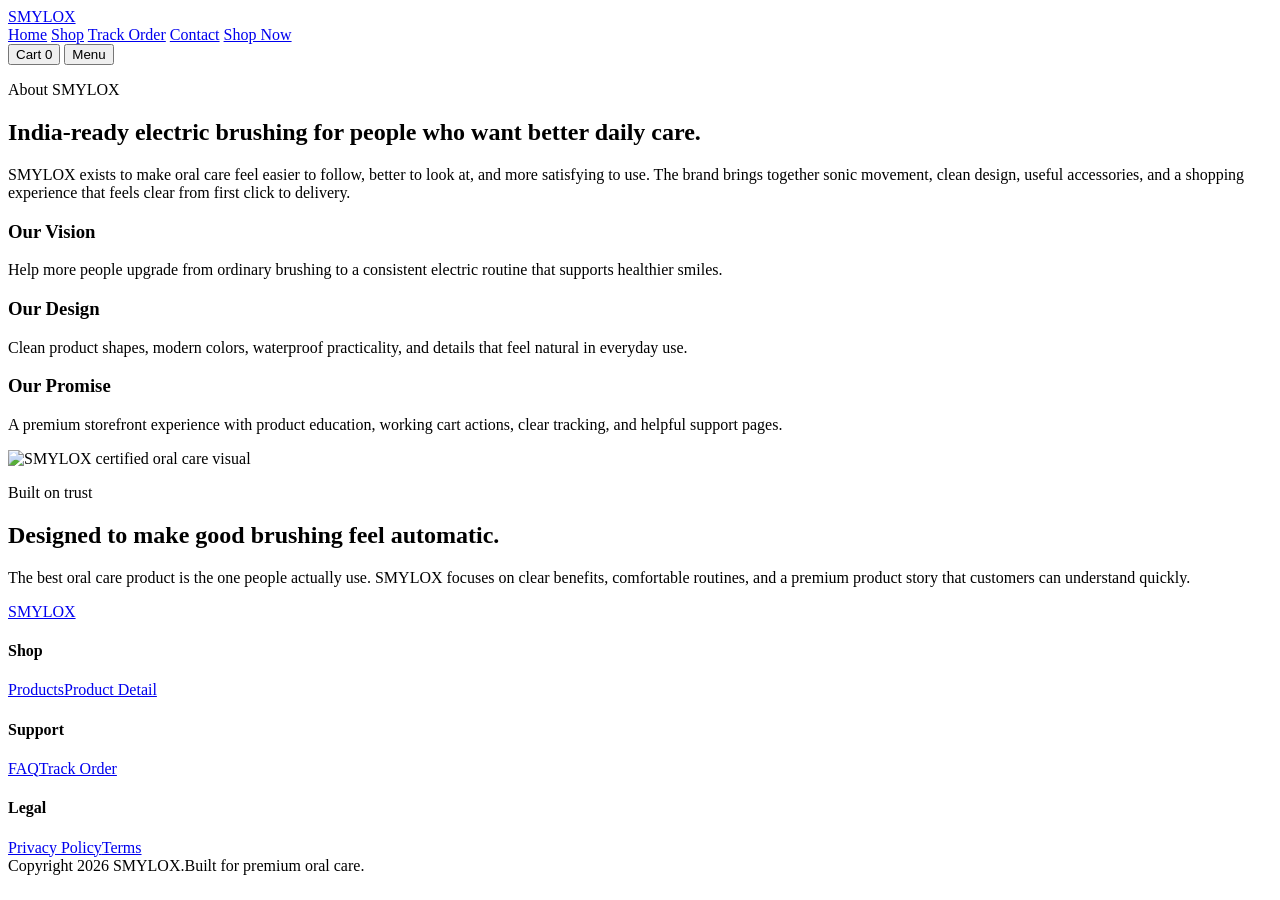
==== about.html @ 6e907a51 "Add files via upload" ====
<!DOCTYPE html>
<html lang="en">
<head>
  <meta charset="UTF-8" />
  <meta name="viewport" content="width=device-width, initial-scale=1.0" />
  <title>About Us | SMYLOX</title>
  <link rel="stylesheet" href="assets/css/style.css" />
</head>
<body>
  <header class="site-header">
    <div class="page-wrapper site-nav">
      <a class="logo" href="index.html">SMYLOX</a>
      <nav class="nav-links">
        <a href="index.html">Home</a>
        <a href="shop.html">Shop</a>
        <a href="track-order.html">Track Order</a>
        <a href="contact.html">Contact</a>
        <a class="cta-button" href="shop.html">Shop Now</a>
      </nav>
      <div class="nav-actions">
        <button class="cart-button" type="button" data-open-cart aria-label="Open cart">Cart <span data-cart-count>0</span></button>
        <button class="menu-toggle" type="button" aria-label="Toggle navigation" aria-expanded="false">Menu</button>
      </div>
    </div>
  </header>

  <main class="page-wrapper">
    <section class="page-hero">
      <p class="eyebrow">About SMYLOX</p>
      <h1>India-ready electric brushing for people who want better daily care.</h1>
      <p>SMYLOX exists to make oral care feel easier to follow, better to look at, and more satisfying to use. The brand brings together sonic movement, clean design, useful accessories, and a shopping experience that feels clear from first click to delivery.</p>
    </section>

    <section>
      <div class="benefit-grid">
        <article class="benefit-card"><h3>Our Vision</h3><p>Help more people upgrade from ordinary brushing to a consistent electric routine that supports healthier smiles.</p></article>
        <article class="benefit-card"><h3>Our Design</h3><p>Clean product shapes, modern colors, waterproof practicality, and details that feel natural in everyday use.</p></article>
        <article class="benefit-card"><h3>Our Promise</h3><p>A premium storefront experience with product education, working cart actions, clear tracking, and helpful support pages.</p></article>
      </div>
    </section>

    <section>
      <div class="story-band">
        <img src="https://www.smylox.in/cdn/shop/files/doctor_certified_black_e2ed5572-4964-40af-b478-f804ec1d71fb.png?v=1767985369&width=1100" alt="SMYLOX certified oral care visual" />
        <div>
          <p class="eyebrow">Built on trust</p>
          <h2>Designed to make good brushing feel automatic.</h2>
          <p>The best oral care product is the one people actually use. SMYLOX focuses on clear benefits, comfortable routines, and a premium product story that customers can understand quickly.</p>
        </div>
      </div>
    </section>
  </main>

  <footer class="page-wrapper site-footer">
    <div class="footer-grid">
      <div><a class="logo" href="index.html">SMYLOX</a></div>
      <div><h4>Shop</h4><a class="footer-link" href="shop.html">Products</a><a class="footer-link" href="product-page.html">Product Detail</a></div>
      <div><h4>Support</h4><a class="footer-link" href="faq.html">FAQ</a><a class="footer-link" href="track-order.html">Track Order</a></div>
      <div><h4>Legal</h4><a class="footer-link" href="privacy-policy.html">Privacy Policy</a><a class="footer-link" href="terms-conditions.html">Terms</a></div>
    </div>
    <div class="footer-bottom"><span>Copyright 2026 SMYLOX.</span><span>Built for premium oral care.</span></div>
  </footer>

  <script src="assets/js/main.js"></script>
</body>
</html>
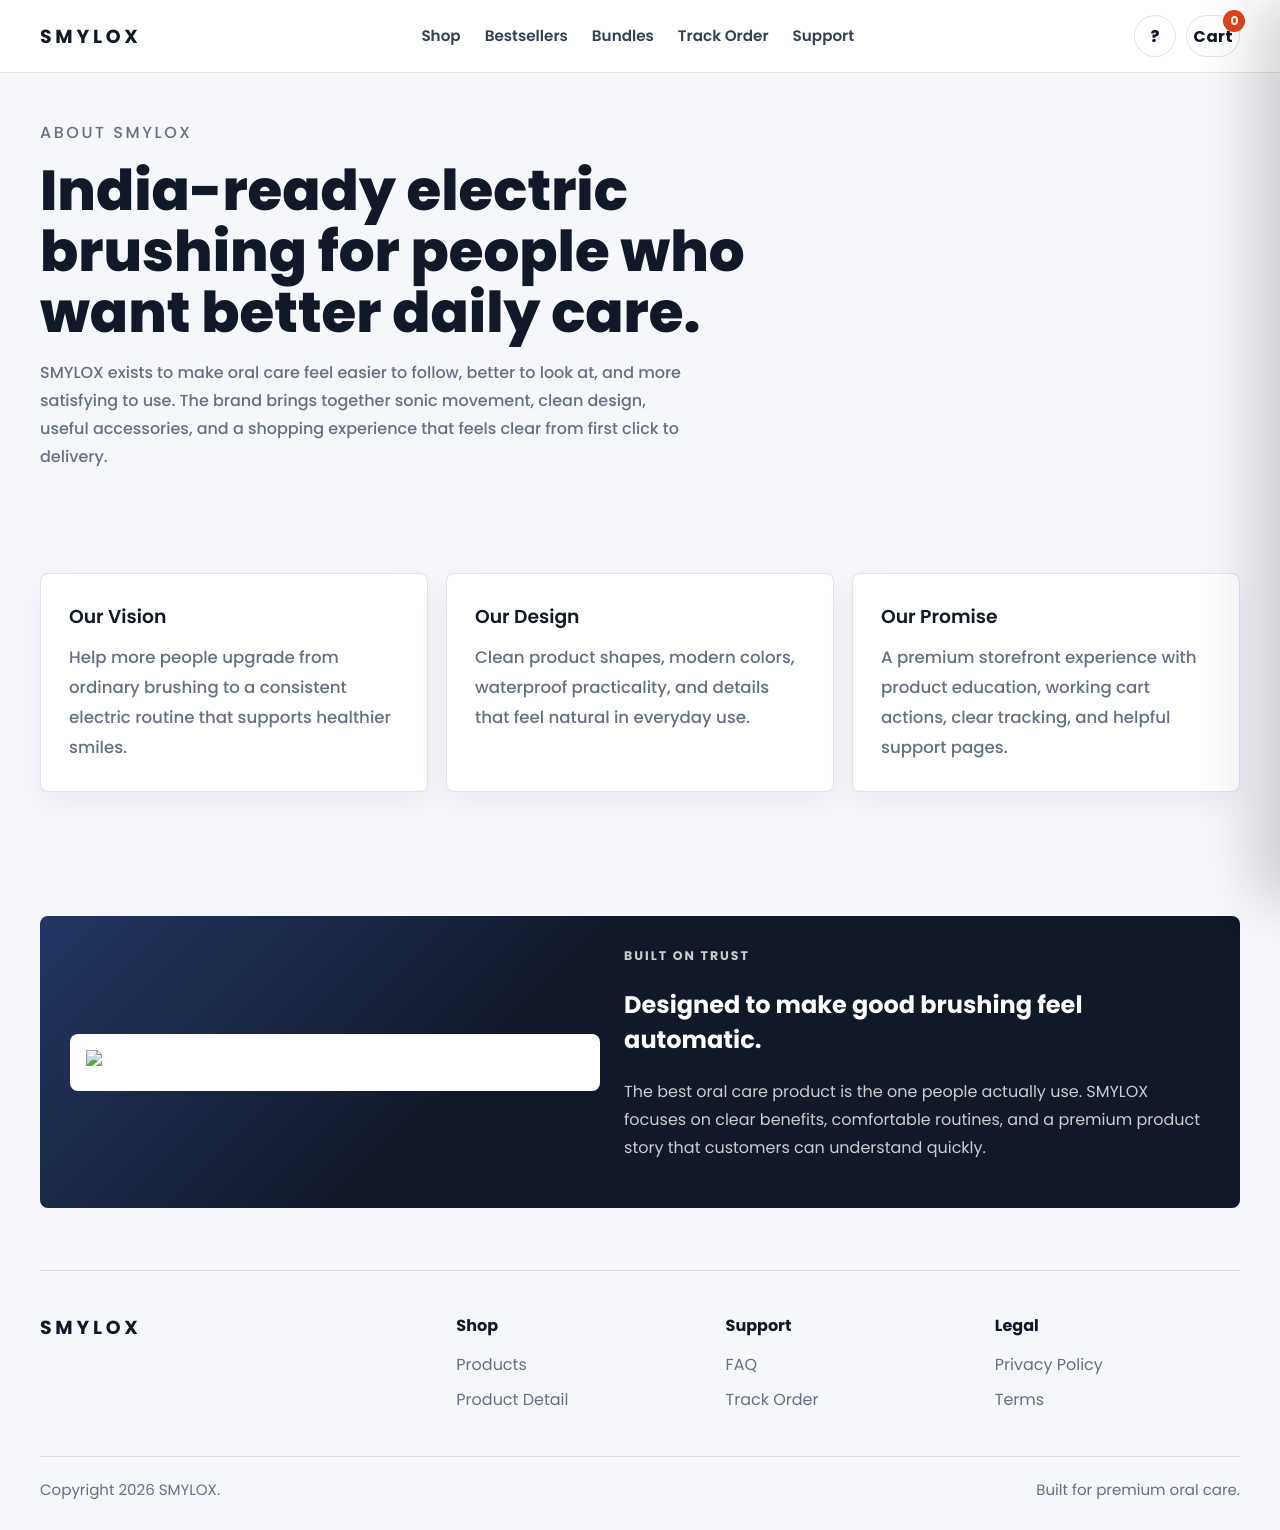
==== commit cc5478a0: "Redesign SMYLOX as ecommerce storefront" ====
--- a/about.html
+++ b/about.html
@@ -11,13 +11,14 @@
     <div class="page-wrapper site-nav">
       <a class="logo" href="index.html">SMYLOX</a>
       <nav class="nav-links">
-        <a href="index.html">Home</a>
         <a href="shop.html">Shop</a>
+        <a href="index.html#bestsellers">Bestsellers</a>
+        <a href="index.html#bundles">Bundles</a>
         <a href="track-order.html">Track Order</a>
-        <a href="contact.html">Contact</a>
-        <a class="cta-button" href="shop.html">Shop Now</a>
+        <a href="contact.html">Support</a>
       </nav>
       <div class="nav-actions">
+        <a class="nav-icon-link" href="faq.html" aria-label="Help">?</a>
         <button class="cart-button" type="button" data-open-cart aria-label="Open cart">Cart <span data-cart-count>0</span></button>
         <button class="menu-toggle" type="button" aria-label="Toggle navigation" aria-expanded="false">Menu</button>
       </div>
--- a/assets/css/style.css
+++ b/assets/css/style.css
@@ -0,0 +1,1360 @@
+@import url('https://fonts.googleapis.com/css2?family=Poppins:wght@400;500;600;700;800;900&display=swap');
+
+:root {
+  --bg: #f6f7fb;
+  --surface: #ffffff;
+  --ink: #111827;
+  --ink-2: #22314c;
+  --muted: #667085;
+  --line: rgba(17, 24, 39, 0.12);
+  --primary: #155eef;
+  --primary-dark: #00359e;
+  --accent: #e0431b;
+  --accent-soft: #fff1eb;
+  --blue-soft: #edf4ff;
+  --cream: #fff7ed;
+  --soft: #f7f9ff;
+  --green: #0f8f61;
+  --shadow: 0 18px 46px rgba(17, 24, 39, 0.1);
+  --shadow-strong: 0 26px 70px rgba(17, 24, 39, 0.16);
+}
+
+* {
+  box-sizing: border-box;
+}
+
+html {
+  scroll-behavior: smooth;
+}
+
+body {
+  margin: 0;
+  background: var(--bg);
+  color: var(--ink);
+  font-family: 'Poppins', Arial, sans-serif;
+  font-size: 16px;
+  text-rendering: geometricPrecision;
+}
+
+h1, h2, h3, h4, h5, h6 {
+  font-weight: 700;
+  letter-spacing: 0;
+}
+
+p, li, label, button, input, select, textarea {
+  font-size: 1rem;
+}
+
+::selection {
+  background: var(--primary);
+  color: #ffffff;
+}
+
+img {
+  display: block;
+  max-width: 100%;
+}
+
+a {
+  color: inherit;
+  text-decoration: none;
+}
+
+button,
+input,
+select,
+textarea {
+  font: inherit;
+}
+
+button {
+  cursor: pointer;
+}
+
+.page-wrapper {
+  width: min(1200px, calc(100% - 32px));
+  margin: 0 auto;
+}
+
+.site-header {
+  position: sticky;
+  top: 0;
+  z-index: 30;
+  border-bottom: 1px solid var(--line);
+  background: rgba(255, 255, 255, 0.94);
+  backdrop-filter: blur(16px);
+}
+
+.promo-strip + .site-header {
+  top: 38px;
+}
+
+.site-nav {
+  display: flex;
+  align-items: center;
+  justify-content: space-between;
+  min-height: 72px;
+  gap: 24px;
+}
+
+.logo {
+  font-size: 1.18rem;
+  font-weight: 700;
+  letter-spacing: 0.2em;
+  color: var(--ink);
+}
+
+.nav-links {
+  display: flex;
+  align-items: center;
+  gap: 24px;
+  color: #344054;
+  font-size: 0.95rem;
+  font-weight: 600;
+}
+
+.nav-links a:hover,
+.footer-link:hover {
+  color: var(--primary);
+}
+
+.nav-actions {
+  display: flex;
+  align-items: center;
+  gap: 10px;
+}
+
+.menu-toggle,
+.cart-button,
+.icon-button {
+  display: inline-grid;
+  min-width: 42px;
+  height: 42px;
+  place-items: center;
+  border: 1px solid var(--line);
+  border-radius: 999px;
+  background: var(--surface);
+  color: var(--ink);
+  font-weight: 700;
+}
+
+.menu-toggle {
+  display: none;
+}
+
+.cart-button {
+  position: relative;
+}
+
+.nav-icon-link {
+  display: inline-grid;
+  width: 42px;
+  height: 42px;
+  place-items: center;
+  border: 1px solid var(--line);
+  border-radius: 999px;
+  background: var(--surface);
+  color: var(--ink);
+  font-weight: 800;
+}
+
+.cart-button span {
+  position: absolute;
+  top: -6px;
+  right: -6px;
+  display: grid;
+  min-width: 22px;
+  height: 22px;
+  place-items: center;
+  border-radius: 999px;
+  background: var(--accent);
+  color: white;
+  font-size: 0.75rem;
+  font-weight: 700;
+}
+
+.cta-button,
+.secondary-button {
+  display: inline-flex;
+  align-items: center;
+  justify-content: center;
+  min-height: 46px;
+  border-radius: 999px;
+  border: 1px solid transparent;
+  padding: 0 24px;
+  font-weight: 600;
+  letter-spacing: 0;
+  transition: transform 0.2s ease, background 0.2s ease, border-color 0.2s ease, box-shadow 0.2s ease;
+}
+
+.cta-button {
+  background: var(--primary);
+  color: white;
+  box-shadow: 0 12px 22px rgba(21, 94, 239, 0.2);
+}
+
+.secondary-button {
+  border-color: rgba(71, 112, 219, 0.22);
+  background: white;
+  color: var(--ink);
+}
+
+.cta-button:hover,
+.secondary-button:hover {
+  transform: translateY(-1px);
+  box-shadow: var(--shadow);
+}
+
+.cta-button:hover {
+  background: var(--primary-dark);
+}
+
+.hero {
+  display: grid;
+  grid-template-columns: 1.04fr 0.96fr;
+  gap: 46px;
+  align-items: center;
+  padding: 70px 0 38px;
+}
+
+.promo-strip {
+  position: sticky;
+  top: 0;
+  z-index: 35;
+  background: var(--ink);
+  color: white;
+}
+
+.promo-inner {
+  display: flex;
+  min-height: 38px;
+  align-items: center;
+  justify-content: center;
+  gap: 20px;
+  text-align: center;
+  font-size: 0.86rem;
+  font-weight: 700;
+}
+
+.promo-inner a {
+  color: #b7d2ff;
+  text-decoration: underline;
+  text-underline-offset: 3px;
+}
+
+.store-hero {
+  background:
+    linear-gradient(120deg, rgba(255, 247, 237, 0.94) 0%, rgba(237, 244, 255, 0.94) 100%),
+    #ffffff;
+  border-bottom: 1px solid var(--line);
+}
+
+.store-hero-grid {
+  display: grid;
+  grid-template-columns: 0.95fr 1.05fr;
+  gap: 48px;
+  align-items: center;
+  min-height: calc(100vh - 110px);
+  padding: 44px 0;
+}
+
+.store-hero-copy h1 {
+  margin: 0;
+  max-width: 760px;
+  font-size: clamp(2.7rem, 5.2vw, 5.5rem);
+  line-height: 1;
+  font-weight: 800;
+}
+
+.store-hero-copy > p:not(.eyebrow) {
+  max-width: 610px;
+  color: var(--muted);
+  font-size: 1.1rem;
+  line-height: 1.8;
+  font-weight: 500;
+}
+
+.store-perks {
+  display: flex;
+  flex-wrap: wrap;
+  gap: 10px;
+  margin-top: 24px;
+}
+
+.store-perks span {
+  border: 1px solid rgba(15, 143, 97, 0.24);
+  border-radius: 999px;
+  background: rgba(15, 143, 97, 0.08);
+  color: #086044;
+  padding: 9px 12px;
+  font-size: 0.86rem;
+  font-weight: 700;
+}
+
+.store-hero-media {
+  position: relative;
+  display: grid;
+  min-height: 560px;
+  place-items: center;
+  overflow: hidden;
+  border-radius: 8px;
+  background: white;
+  box-shadow: var(--shadow-strong);
+}
+
+.store-hero-media img {
+  width: 100%;
+  height: 100%;
+  max-height: 650px;
+  object-fit: contain;
+  padding: 34px;
+}
+
+.sale-tag {
+  position: absolute;
+  top: 22px;
+  left: 22px;
+  z-index: 2;
+  border-radius: 999px;
+  background: var(--accent);
+  color: white;
+  padding: 10px 14px;
+  font-size: 0.85rem;
+  font-weight: 800;
+}
+
+.hero-product-card {
+  position: absolute;
+  right: 18px;
+  bottom: 18px;
+  display: grid;
+  gap: 9px;
+  width: min(280px, calc(100% - 36px));
+  border: 1px solid var(--line);
+  border-radius: 8px;
+  background: rgba(255, 255, 255, 0.94);
+  padding: 16px;
+  box-shadow: var(--shadow);
+}
+
+.hero-product-card span {
+  color: var(--accent);
+  font-weight: 800;
+}
+
+.hero-product-card s {
+  margin-left: 6px;
+  color: var(--muted);
+  font-weight: 600;
+}
+
+.hero h1,
+.page-hero h1 {
+  margin: 0;
+  max-width: 760px;
+  font-size: clamp(3rem, 5.45vw, 5.2rem);
+  line-height: 1.05;
+  font-weight: 700;
+  letter-spacing: 0;
+}
+
+.eyebrow {
+  margin: 0 0 14px;
+  color: var(--accent);
+  font-size: 0.78rem;
+  font-weight: 700;
+  letter-spacing: 0.16em;
+  text-transform: uppercase;
+}
+
+.hero-kicker {
+  display: inline-flex;
+  gap: 8px;
+  align-items: center;
+  margin-bottom: 18px;
+  border: 1px solid rgba(71, 112, 219, 0.22);
+  border-radius: 999px;
+  background: rgba(255, 255, 255, 0.92);
+  padding: 8px 12px;
+  color: var(--ink);
+  font-size: 0.88rem;
+  font-weight: 700;
+}
+
+.hero p,
+.page-hero p {
+  max-width: 620px;
+  color: var(--muted);
+  font-size: 1.12rem;
+  line-height: 1.9;
+  font-weight: 500;
+}
+
+.hero-actions,
+.button-row {
+  display: flex;
+  flex-wrap: wrap;
+  gap: 14px;
+  align-items: center;
+}
+
+.hero-media,
+.product-media {
+  position: relative;
+  overflow: hidden;
+  border-radius: 8px;
+  background: var(--soft);
+  box-shadow: var(--shadow-strong);
+}
+
+.hero-media img,
+.product-media img {
+  width: 100%;
+  height: min(64vh, 620px);
+  object-fit: contain;
+  padding: 28px;
+  background: linear-gradient(145deg, #ffffff 0%, #eef3ff 54%, #dce6ff 100%);
+}
+
+.hero-media::after {
+  content: "India-ready sonic care";
+  position: absolute;
+  right: 18px;
+  bottom: 18px;
+  border-radius: 999px;
+  background: var(--ink);
+  color: white;
+  padding: 10px 14px;
+  font-size: 0.82rem;
+  font-weight: 700;
+}
+
+.trust-bar {
+  display: grid;
+  grid-template-columns: repeat(4, 1fr);
+  gap: 14px;
+  margin-top: 34px;
+}
+
+.trust-item,
+.benefit-card,
+.product-card,
+.review-card,
+.policy-card,
+.form-card {
+  border: 1px solid var(--line);
+  border-radius: 8px;
+  background: var(--surface);
+  box-shadow: 0 12px 32px rgba(14, 27, 77, 0.055);
+}
+
+.trust-item {
+  padding: 18px;
+  transition: transform 0.2s ease, box-shadow 0.2s ease;
+}
+
+.trust-item:hover,
+.benefit-card:hover,
+.product-card:hover,
+.review-card:hover {
+  transform: translateY(-3px);
+  box-shadow: var(--shadow);
+}
+
+.trust-item strong,
+.trust-item span {
+  display: block;
+}
+
+.trust-item span {
+  margin-top: 7px;
+  color: var(--muted);
+  font-size: 0.9rem;
+  line-height: 1.55;
+}
+
+section {
+  padding: 62px 0;
+}
+
+.category-section {
+  padding-top: 44px;
+}
+
+.page-hero {
+  padding: 46px 0 24px;
+}
+
+.page-hero h1 {
+  max-width: 720px;
+  font-size: clamp(2.25rem, 4.4vw, 4rem);
+  line-height: 1.08;
+  font-weight: 800;
+}
+
+.page-hero p {
+  max-width: 650px;
+  font-size: 1rem;
+  line-height: 1.75;
+}
+
+.shop-hero {
+  display: grid;
+  grid-template-columns: minmax(0, 0.9fr) minmax(320px, 0.65fr);
+  gap: 34px;
+  align-items: center;
+}
+
+.page-hero-visual {
+  position: relative;
+  display: grid;
+  min-height: 360px;
+  place-items: center;
+  overflow: hidden;
+  border: 1px solid var(--line);
+  border-radius: 8px;
+  background:
+    linear-gradient(145deg, #ffffff 0%, #edf4ff 100%);
+  box-shadow: var(--shadow);
+}
+
+.page-hero-visual img {
+  width: 100%;
+  max-height: 360px;
+  object-fit: contain;
+  padding: 22px;
+}
+
+.page-hero-visual span {
+  position: absolute;
+  right: 16px;
+  bottom: 16px;
+  border-radius: 999px;
+  background: var(--accent);
+  color: white;
+  padding: 9px 13px;
+  font-size: 0.8rem;
+  font-weight: 800;
+}
+
+.section-title {
+  display: flex;
+  align-items: end;
+  justify-content: space-between;
+  gap: 20px;
+  margin-bottom: 24px;
+}
+
+.section-title h2 {
+  margin: 0;
+  font-size: clamp(2.2rem, 3vw, 3rem);
+  line-height: 1.12;
+  font-weight: 700;
+}
+
+.section-title p {
+  max-width: 560px;
+  margin: 0;
+  color: var(--muted);
+  line-height: 1.75;
+  font-size: 1.1rem;
+  font-weight: 500;
+}
+
+.benefit-grid,
+.product-grid,
+.review-grid,
+.comparison-grid,
+.feature-grid {
+  display: grid;
+  gap: 18px;
+}
+
+.benefit-grid,
+.product-grid,
+.review-grid {
+  grid-template-columns: repeat(3, minmax(0, 1fr));
+}
+
+.feature-grid {
+  grid-template-columns: repeat(4, minmax(0, 1fr));
+}
+
+.comparison-grid {
+  grid-template-columns: 1fr 1fr;
+}
+
+.benefit-card,
+.review-card,
+.policy-card,
+.form-card {
+  padding: 28px;
+}
+
+.benefit-card h3,
+.review-card h3,
+.policy-card h3,
+.product-card h3 {
+  margin: 0 0 12px;
+  color: var(--ink);
+  font-weight: 600;
+}
+
+.benefit-card p,
+.review-card p,
+.policy-card p,
+.product-card p,
+.form-card p {
+  margin: 0;
+  color: var(--muted);
+  line-height: 1.8;
+  font-size: 1.04rem;
+  font-weight: 500;
+}
+
+.product-card {
+  overflow: hidden;
+  transition: transform 0.2s ease, box-shadow 0.2s ease;
+}
+
+.product-card img {
+  width: 100%;
+  height: 285px;
+  object-fit: contain;
+  padding: 20px;
+  background: linear-gradient(145deg, #ffffff 0%, var(--blue-soft) 100%);
+}
+
+.category-grid {
+  display: grid;
+  grid-template-columns: repeat(4, minmax(0, 1fr));
+  gap: 18px;
+}
+
+.category-card {
+  display: grid;
+  overflow: hidden;
+  border: 1px solid var(--line);
+  border-radius: 8px;
+  background: white;
+  box-shadow: 0 10px 28px rgba(17, 24, 39, 0.055);
+  transition: transform 0.2s ease, box-shadow 0.2s ease;
+}
+
+.category-card:hover {
+  transform: translateY(-3px);
+  box-shadow: var(--shadow);
+}
+
+.category-card img {
+  width: 100%;
+  aspect-ratio: 1.18 / 1;
+  object-fit: contain;
+  padding: 18px;
+  background: linear-gradient(145deg, #ffffff 0%, #edf4ff 100%);
+}
+
+.category-card span {
+  padding: 16px;
+  font-weight: 800;
+}
+
+.ecommerce-grid {
+  align-items: stretch;
+}
+
+.ecommerce-card {
+  display: grid;
+  grid-template-rows: auto 1fr;
+}
+
+.product-image-wrap {
+  position: relative;
+  background: linear-gradient(145deg, #ffffff 0%, #edf4ff 100%);
+}
+
+.product-image-wrap .product-badge {
+  position: absolute;
+  top: 14px;
+  left: 14px;
+  z-index: 2;
+}
+
+.ecommerce-card .product-content {
+  grid-template-rows: auto auto 1fr auto auto;
+}
+
+.rating-row {
+  color: var(--accent);
+  font-size: 0.88rem;
+  font-weight: 800;
+}
+
+.rating-row span {
+  margin-left: 6px;
+  color: var(--muted);
+  font-weight: 600;
+}
+
+.deal-band {
+  display: grid;
+  grid-template-columns: 1fr 0.8fr;
+  gap: 28px;
+  align-items: center;
+  overflow: hidden;
+  border-radius: 8px;
+  background:
+    linear-gradient(135deg, rgba(224, 67, 27, 0.18) 0%, transparent 34%),
+    linear-gradient(135deg, #111827 0%, #22314c 100%);
+  color: white;
+  padding: 34px;
+  box-shadow: var(--shadow);
+}
+
+.deal-band p {
+  max-width: 620px;
+  color: rgba(255, 255, 255, 0.78);
+  line-height: 1.75;
+}
+
+.deal-band img {
+  width: 100%;
+  max-height: 420px;
+  object-fit: contain;
+  border-radius: 8px;
+  background: white;
+  padding: 18px;
+}
+
+.deal-band .secondary-button {
+  background: transparent;
+  border-color: rgba(255, 255, 255, 0.34);
+  color: white;
+}
+
+.concern-grid {
+  display: grid;
+  grid-template-columns: repeat(3, minmax(0, 1fr));
+  gap: 14px;
+}
+
+.concern-grid a {
+  border: 1px solid var(--line);
+  border-radius: 8px;
+  background: white;
+  padding: 20px;
+  color: var(--ink);
+  font-weight: 800;
+  box-shadow: 0 10px 28px rgba(17, 24, 39, 0.045);
+}
+
+.concern-grid a::after {
+  content: " ->";
+  color: var(--primary);
+}
+
+.product-content {
+  display: grid;
+  gap: 14px;
+  padding: 24px;
+}
+
+.price {
+  display: flex;
+  align-items: center;
+  gap: 12px;
+}
+
+.price strong {
+  font-size: 1.42rem;
+  color: var(--ink);
+  font-weight: 700;
+}
+
+.price span {
+  color: var(--muted);
+  text-decoration: line-through;
+}
+
+.comparison-card {
+  min-height: 100%;
+  padding: 30px;
+  border-radius: 8px;
+  background: var(--ink);
+  color: white;
+}
+
+.comparison-card.featured {
+  background:
+    linear-gradient(135deg, rgba(227, 36, 2, 0.16) 0%, transparent 36%),
+    linear-gradient(135deg, var(--ink) 0%, var(--primary-dark) 100%);
+}
+
+.comparison-card.light {
+  border: 1px solid var(--line);
+  background: white;
+  color: var(--ink);
+}
+
+.comparison-card ul {
+  padding: 0;
+  margin: 18px 0 0;
+  list-style: none;
+}
+
+.comparison-card li {
+  margin-bottom: 13px;
+  color: currentColor;
+  opacity: 0.86;
+}
+
+.comparison-card li::before {
+  content: "\2713";
+  margin-right: 10px;
+  color: #27c790;
+  font-weight: 700;
+}
+
+.review-stars {
+  margin-bottom: 14px;
+  color: var(--accent);
+  letter-spacing: 0.12em;
+}
+
+.accordion {
+  overflow: hidden;
+  border: 1px solid var(--line);
+  border-radius: 8px;
+  background: white;
+}
+
+.accordion-button {
+  display: flex;
+  width: 100%;
+  align-items: center;
+  justify-content: space-between;
+  border: 0;
+  border-bottom: 1px solid var(--line);
+  background: transparent;
+  padding: 22px 24px;
+  text-align: left;
+  font-weight: 700;
+}
+
+.accordion-button::after {
+  content: "+";
+  font-size: 1.4rem;
+}
+
+.accordion-button[aria-expanded="true"]::after {
+  content: "-";
+}
+
+.accordion-panel {
+  max-height: 0;
+  overflow: hidden;
+  padding: 0 24px;
+  transition: max-height 0.26s ease;
+}
+
+.accordion-panel.open {
+  max-height: 260px;
+  padding-bottom: 22px;
+}
+
+.accordion-panel p {
+  margin: 0;
+  color: var(--muted);
+  line-height: 1.75;
+}
+
+.newsletter-card {
+  display: grid;
+  grid-template-columns: 1fr 1.1fr;
+  gap: 24px;
+  align-items: center;
+  margin: 38px 0 62px;
+  padding: 30px;
+  border-radius: 8px;
+  background:
+    linear-gradient(135deg, rgba(227, 36, 2, 0.2) 0%, transparent 34%),
+    linear-gradient(135deg, var(--ink) 0%, var(--primary) 100%);
+  color: white;
+  box-shadow: var(--shadow);
+}
+
+.newsletter-card p,
+.newsletter-card .field {
+  color: rgba(255, 255, 255, 0.82);
+}
+
+.newsletter-card .cta-button {
+  background: white;
+  color: var(--ink);
+  box-shadow: none;
+}
+
+.form-grid {
+  display: grid;
+  gap: 16px;
+}
+
+.field {
+  display: grid;
+  gap: 8px;
+  color: #26365f;
+  font-weight: 700;
+}
+
+.field input,
+.field select,
+.field textarea {
+  width: 100%;
+  border: 1px solid var(--line);
+  border-radius: 8px;
+  background: white;
+  padding: 14px 15px;
+  color: var(--ink);
+}
+
+.product-detail {
+  display: grid;
+  grid-template-columns: 1fr 0.92fr;
+  gap: 42px;
+  align-items: start;
+  padding: 54px 0;
+}
+
+.product-panel {
+  display: grid;
+  gap: 18px;
+}
+
+.product-panel h1 {
+  margin: 0;
+  font-size: clamp(2.4rem, 5vw, 3.8rem);
+  line-height: 1.04;
+  font-weight: 700;
+}
+
+.metric-strip {
+  display: grid;
+  grid-template-columns: repeat(3, 1fr);
+  gap: 14px;
+  margin-top: 28px;
+}
+
+.metric {
+  border: 1px solid rgba(71, 112, 219, 0.18);
+  border-radius: 8px;
+  background: white;
+  padding: 18px;
+  box-shadow: 0 10px 28px rgba(14, 27, 77, 0.06);
+}
+
+.featured-blocks {
+  padding: 0;
+}
+
+.feature-grid {
+  display: grid;
+  gap: 20px;
+  grid-template-columns: repeat(3, minmax(0, 1fr));
+}
+
+.feature-card {
+  overflow: hidden;
+  border-radius: 24px;
+  background: linear-gradient(180deg, #ffffff 0%, #f8faff 100%);
+  box-shadow: 0 28px 60px rgba(14, 27, 77, 0.12);
+  transition: transform 0.25s ease, box-shadow 0.25s ease;
+}
+
+.feature-card:hover {
+  transform: translateY(-4px);
+  box-shadow: 0 34px 72px rgba(14, 27, 77, 0.18);
+}
+
+.feature-card img {
+  width: 100%;
+  display: block;
+  object-fit: cover;
+  aspect-ratio: 4 / 3;
+}
+
+.feature-card > div {
+  padding: 22px;
+}
+
+.feature-card h3 {
+  margin: 0 0 10px;
+  font-size: 1.35rem;
+  font-weight: 700;
+}
+
+.feature-card p {
+  margin: 0;
+  color: var(--muted);
+  line-height: 1.8;
+  font-weight: 500;
+}
+
+@media (max-width: 980px) {
+  .feature-grid {
+    grid-template-columns: 1fr;
+  }
+}
+
+.metric strong {
+  display: block;
+  color: var(--ink);
+  font-size: 1.55rem;
+  font-weight: 700;
+}
+
+.metric span {
+  color: var(--muted);
+  font-weight: 700;
+}
+
+.story-band {
+  display: grid;
+  grid-template-columns: 0.95fr 1.05fr;
+  gap: 24px;
+  align-items: center;
+  border-radius: 8px;
+  background:
+    linear-gradient(135deg, rgba(71, 112, 219, 0.34) 0%, transparent 40%),
+    var(--ink);
+  color: white;
+  padding: 30px;
+  overflow: hidden;
+}
+
+.story-band img {
+  width: 100%;
+  max-height: 420px;
+  object-fit: contain;
+  border-radius: 8px;
+  background: white;
+  padding: 16px;
+}
+
+.story-band p {
+  color: rgba(255, 255, 255, 0.78);
+  line-height: 1.75;
+}
+
+.product-badge {
+  display: inline-flex;
+  width: max-content;
+  border-radius: 999px;
+  background: var(--accent-soft);
+  color: var(--accent);
+  padding: 7px 11px;
+  font-size: 0.8rem;
+  font-weight: 700;
+}
+
+.spec-list {
+  display: grid;
+  gap: 10px;
+  padding: 0;
+  margin: 0;
+  list-style: none;
+}
+
+.spec-list li {
+  border: 1px solid var(--line);
+  border-radius: 8px;
+  background: white;
+  padding: 12px 14px;
+  color: var(--muted);
+  font-weight: 700;
+}
+
+.status-result {
+  margin-top: 20px;
+}
+
+.status-steps {
+  display: grid;
+  grid-template-columns: repeat(4, 1fr);
+  gap: 10px;
+  margin-top: 18px;
+}
+
+.status-steps span {
+  border: 1px solid var(--line);
+  border-radius: 999px;
+  padding: 10px;
+  text-align: center;
+  color: var(--muted);
+  font-size: 0.9rem;
+  font-weight: 700;
+}
+
+.status-steps .done {
+  border-color: rgba(71, 112, 219, 0.25);
+  background: var(--blue-soft);
+  color: var(--primary-dark);
+}
+
+.cart-overlay {
+  position: fixed;
+  inset: 0;
+  z-index: 40;
+  display: none;
+  background: rgba(18, 21, 28, 0.42);
+}
+
+.cart-overlay.open {
+  display: block;
+}
+
+.cart-drawer {
+  position: fixed;
+  inset: 0 0 0 auto;
+  z-index: 50;
+  display: grid;
+  width: min(420px, 100%);
+  grid-template-rows: auto 1fr auto;
+  padding: 22px;
+  background: white;
+  box-shadow: -24px 0 54px rgba(18, 21, 28, 0.18);
+  transform: translateX(100%);
+  transition: transform 0.25s ease;
+}
+
+.cart-drawer.open {
+  transform: translateX(0);
+}
+
+.cart-head,
+.cart-foot {
+  display: flex;
+  align-items: center;
+  justify-content: space-between;
+  gap: 16px;
+}
+
+.cart-items {
+  display: grid;
+  align-content: start;
+  gap: 14px;
+  overflow: auto;
+  padding: 22px 0;
+}
+
+.cart-item {
+  display: grid;
+  grid-template-columns: 76px 1fr auto;
+  gap: 14px;
+  align-items: center;
+  border: 1px solid var(--line);
+  border-radius: 8px;
+  padding: 10px;
+}
+
+.cart-item img {
+  width: 76px;
+  height: 76px;
+  border-radius: 8px;
+  object-fit: cover;
+}
+
+.cart-item span {
+  display: block;
+  margin-top: 6px;
+  color: var(--muted);
+  font-size: 0.92rem;
+}
+
+.quantity-control {
+  display: grid;
+  grid-template-columns: 28px 26px 28px;
+  align-items: center;
+  text-align: center;
+}
+
+.quantity-control button {
+  height: 28px;
+  border: 1px solid var(--line);
+  border-radius: 999px;
+  background: white;
+}
+
+.toast {
+  position: fixed;
+  right: 18px;
+  bottom: 18px;
+  z-index: 60;
+  max-width: min(360px, calc(100vw - 36px));
+  border-radius: 8px;
+  background: var(--ink);
+  color: white;
+  padding: 14px 16px;
+  opacity: 0;
+  transform: translateY(18px);
+  transition: opacity 0.2s ease, transform 0.2s ease;
+}
+
+.toast.show {
+  opacity: 1;
+  transform: translateY(0);
+}
+
+.site-footer {
+  border-top: 1px solid var(--line);
+  padding: 42px 0 28px;
+}
+
+.footer-grid {
+  display: grid;
+  grid-template-columns: 1.6fr repeat(3, 1fr);
+  gap: 24px;
+}
+
+.footer-grid h4 {
+  margin: 0 0 14px;
+}
+
+.footer-link {
+  display: block;
+  margin: 0 0 10px;
+  color: var(--muted);
+}
+
+.footer-bottom {
+  display: flex;
+  justify-content: space-between;
+  gap: 18px;
+  margin-top: 34px;
+  padding-top: 22px;
+  border-top: 1px solid var(--line);
+  color: var(--muted);
+  font-size: 0.94rem;
+}
+
+@media (max-width: 768px) {
+  .hero,
+  .product-detail,
+  .newsletter-card,
+  .shop-hero,
+  .story-band,
+  .store-hero-grid,
+  .deal-band {
+    grid-template-columns: 1fr;
+  }
+
+  .benefit-grid,
+  .product-grid,
+  .review-grid,
+  .feature-grid,
+  .category-grid,
+  .concern-grid,
+  .trust-bar,
+  .comparison-grid,
+  .metric-strip,
+  .footer-grid {
+    grid-template-columns: 1fr 1fr;
+  }
+}
+
+@media (max-width: 740px) {
+  .promo-inner {
+    min-height: 44px;
+    gap: 10px;
+    font-size: 0.76rem;
+  }
+
+  .promo-strip + .site-header {
+    top: 44px;
+  }
+
+  .site-nav {
+    min-height: 68px;
+  }
+
+  .menu-toggle {
+    display: inline-grid;
+  }
+
+  .nav-links {
+    position: absolute;
+    top: 76px;
+    right: 16px;
+    left: 16px;
+    display: none;
+    flex-direction: column;
+    align-items: stretch;
+    border: 1px solid var(--line);
+    border-radius: 8px;
+    background: white;
+    padding: 16px;
+    box-shadow: var(--shadow);
+  }
+
+  .nav-links.open {
+    display: flex;
+  }
+
+  .benefit-grid,
+  .product-grid,
+  .review-grid,
+  .feature-grid,
+  .category-grid,
+  .concern-grid,
+  .trust-bar,
+  .comparison-grid,
+  .metric-strip,
+  .footer-grid,
+  .status-steps {
+    grid-template-columns: 1fr;
+  }
+
+  .section-title,
+  .footer-bottom {
+    display: block;
+  }
+
+  .hero-media img,
+  .product-media img {
+    height: 390px;
+  }
+
+  .page-hero h1 {
+    font-size: clamp(2rem, 11vw, 3rem);
+  }
+
+  .page-hero-visual {
+    min-height: 280px;
+  }
+
+  .store-hero-grid {
+    min-height: auto;
+    padding: 34px 0;
+  }
+
+  .store-hero-copy h1 {
+    font-size: clamp(2.35rem, 12vw, 3.5rem);
+  }
+
+  .store-hero-media {
+    min-height: 430px;
+  }
+
+  .store-hero-media img {
+    padding: 22px;
+  }
+
+  .hero-product-card {
+    position: static;
+    width: calc(100% - 28px);
+    margin: 0 14px 14px;
+  }
+
+  .deal-band {
+    padding: 24px;
+  }
+}
